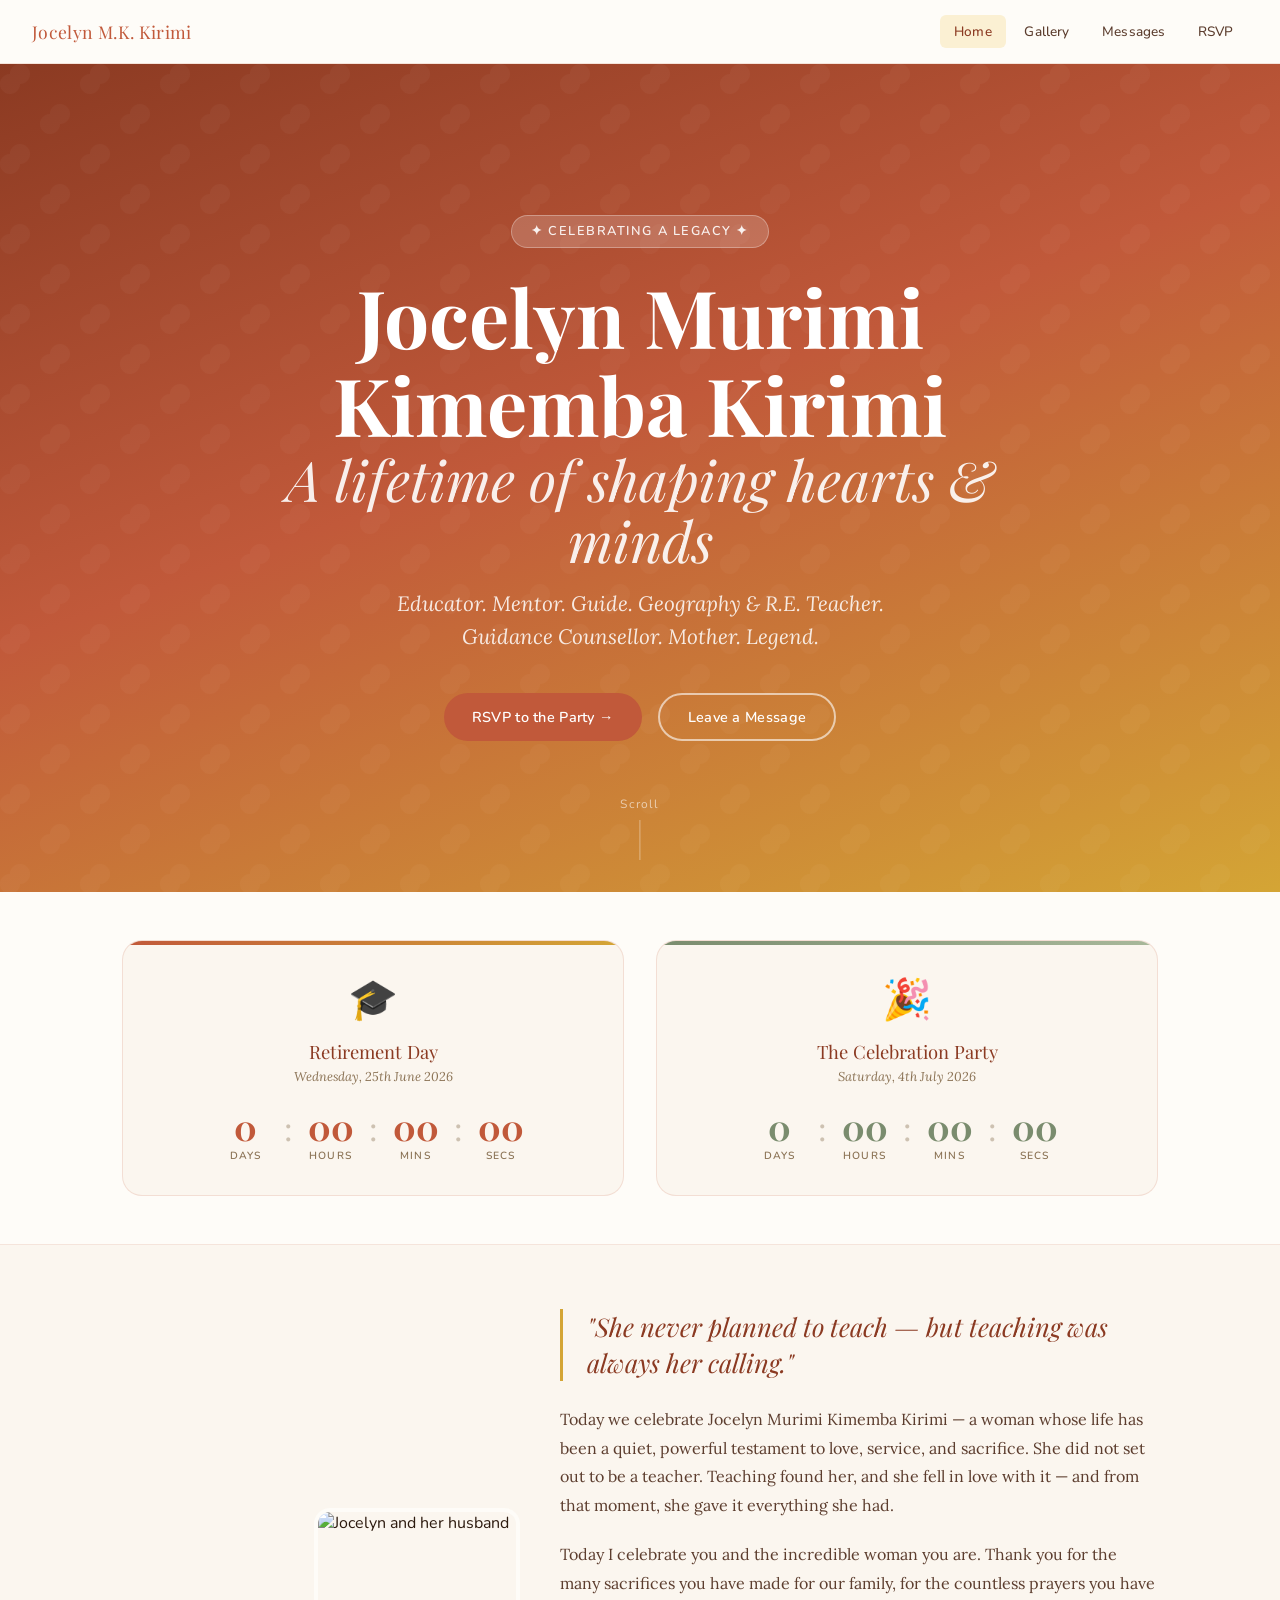
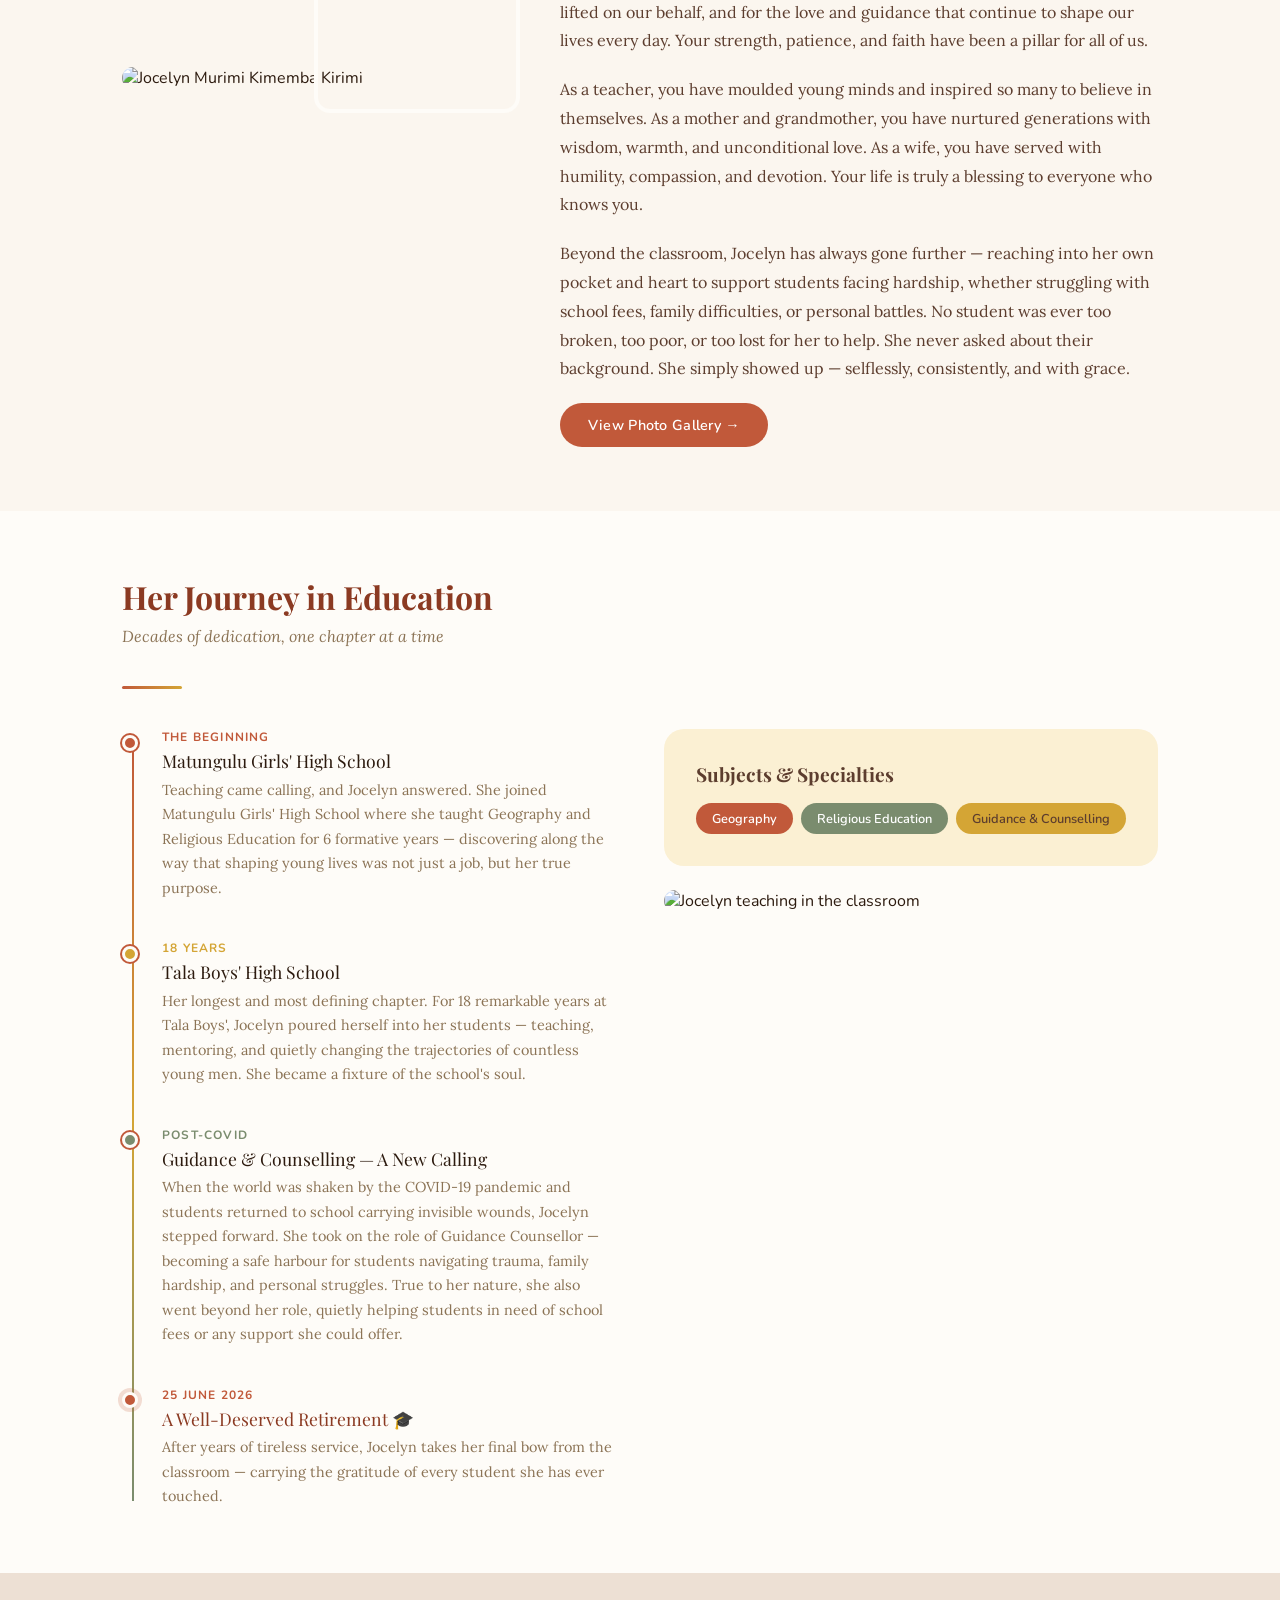
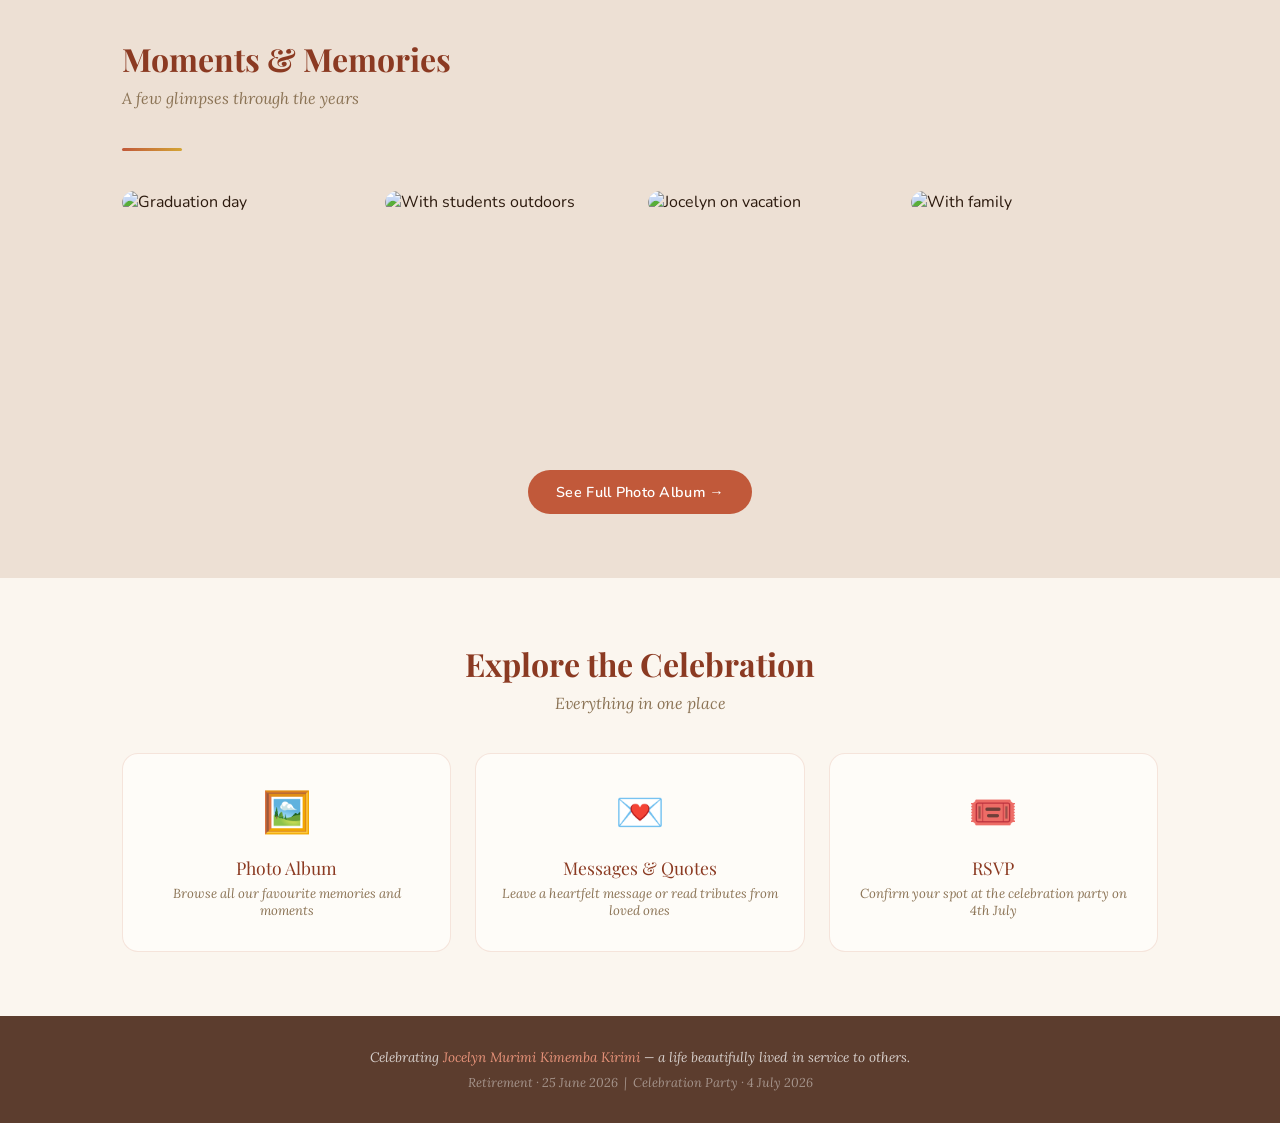
==== index.html @ bcfb5b4e "Add website files and photos" ====
<!DOCTYPE html>
<html lang="en">
<head>
<meta charset="UTF-8" />
<meta name="viewport" content="width=device-width, initial-scale=1.0" />
<title>Jocelyn Murimi Kimemba Kirimi — A Life of Service</title>
<link rel="stylesheet" href="style.css" />
<style>
/* ─── HERO ─── */
.hero {
  background: linear-gradient(160deg, var(--terracotta-dark) 0%, var(--terracotta) 45%, var(--gold) 100%);
  min-height: 92vh;
  display: flex;
  align-items: center;
  justify-content: center;
  text-align: center;
  padding: 3rem 2rem;
  position: relative;
  overflow: hidden;
}

.hero::before {
  content: '';
  position: absolute;
  inset: 0;
  background: url("data:image/svg+xml,%3Csvg width='80' height='80' viewBox='0 0 80 80' xmlns='http://www.w3.org/2000/svg'%3E%3Cg fill='none'%3E%3Cg fill='%23ffffff' fill-opacity='0.03'%3E%3Cpath d='M50 50c0-5.523 4.477-10 10-10s10 4.477 10 10-4.477 10-10 10c0 5.523-4.477 10-10 10s-10-4.477-10-10 4.477-10 10-10zM10 10c0-5.523 4.477-10 10-10s10 4.477 10 10-4.477 10-10 10c0 5.523-4.477 10-10 10S0 25.523 0 20s4.477-10 10-10z'/%3E%3C/g%3E%3C/g%3E%3C/svg%3E");
}

.hero-inner { position: relative; max-width: 800px; }

.hero-badge {
  display: inline-block;
  background: rgba(255,255,255,0.18);
  border: 1px solid rgba(255,255,255,0.3);
  border-radius: 50px;
  padding: 0.4rem 1.2rem;
  font-size: 0.8rem;
  font-weight: 600;
  color: rgba(255,255,255,0.9);
  letter-spacing: 0.12em;
  text-transform: uppercase;
  margin-bottom: 1.5rem;
}

.hero h1 {
  font-family: 'Playfair Display', serif;
  font-size: clamp(2.5rem, 7vw, 5rem);
  color: #fff;
  line-height: 1.1;
  margin-bottom: 1rem;
  font-weight: 700;
}

.hero h1 em {
  font-style: italic;
  font-weight: 400;
  display: block;
  font-size: 0.7em;
  opacity: 0.9;
}

.hero-tagline {
  font-family: 'Lora', serif;
  font-style: italic;
  color: rgba(255,255,255,0.85);
  font-size: clamp(1rem, 2.5vw, 1.3rem);
  margin-bottom: 2.5rem;
  line-height: 1.6;
}

.hero-cta {
  display: flex;
  gap: 1rem;
  justify-content: center;
  flex-wrap: wrap;
}

.hero-scroll {
  position: absolute;
  bottom: 2rem;
  left: 50%;
  transform: translateX(-50%);
  color: rgba(255,255,255,0.6);
  font-size: 0.75rem;
  letter-spacing: 0.1em;
  display: flex;
  flex-direction: column;
  align-items: center;
  gap: 0.5rem;
  animation: bounce 2s ease-in-out infinite;
}

.hero-scroll::after {
  content: '';
  display: block;
  width: 1px;
  height: 40px;
  background: rgba(255,255,255,0.4);
}

@keyframes bounce {
  0%, 100% { transform: translateX(-50%) translateY(0); }
  50% { transform: translateX(-50%) translateY(-8px); }
}

/* ─── COUNTDOWNS ─── */
.countdowns-wrap {
  background: var(--warm-white);
  border-bottom: 1px solid var(--border);
}

.countdowns-grid {
  max-width: 1100px;
  margin: 0 auto;
  padding: 3rem 2rem;
  display: grid;
  grid-template-columns: repeat(auto-fit, minmax(280px, 1fr));
  gap: 2rem;
}

.countdown-card {
  background: var(--cream);
  border: 1px solid var(--border);
  border-radius: 20px;
  padding: 2rem;
  text-align: center;
  position: relative;
  overflow: hidden;
}

.countdown-card::before {
  content: '';
  position: absolute;
  top: 0; left: 0; right: 0;
  height: 4px;
}

.countdown-card.retirement::before { background: linear-gradient(90deg, var(--terracotta), var(--gold)); }
.countdown-card.party::before { background: linear-gradient(90deg, var(--sage), var(--sage-light)); }

.countdown-icon {
  font-size: 2.5rem;
  margin-bottom: 0.75rem;
}

.countdown-title {
  font-family: 'Playfair Display', serif;
  font-size: 1.15rem;
  color: var(--terracotta-dark);
  margin-bottom: 0.25rem;
}

.countdown-date {
  font-size: 0.8rem;
  color: var(--text-muted);
  font-family: 'Lora', serif;
  font-style: italic;
  margin-bottom: 1.5rem;
}

.countdown-units {
  display: flex;
  gap: 0.75rem;
  justify-content: center;
}

.countdown-unit {
  display: flex;
  flex-direction: column;
  align-items: center;
  gap: 4px;
}

.countdown-number {
  font-family: 'Playfair Display', serif;
  font-size: 2.2rem;
  font-weight: 700;
  color: var(--terracotta);
  line-height: 1;
  min-width: 52px;
  text-align: center;
}

.countdown-card.party .countdown-number { color: var(--sage); }

.countdown-label {
  font-size: 0.65rem;
  text-transform: uppercase;
  letter-spacing: 0.1em;
  color: var(--text-muted);
  font-weight: 600;
}

.countdown-colon {
  font-family: 'Playfair Display', serif;
  font-size: 2rem;
  color: var(--text-muted);
  line-height: 1;
  opacity: 0.4;
  align-self: flex-start;
  padding-top: 0.2rem;
}

/* ─── PHOTO + BIO ─── */
.intro-grid {
  display: grid;
  grid-template-columns: 1fr 1.6fr;
  gap: 4rem;
  align-items: center;
}

.intro-photo-stack {
  position: relative;
}

.photo-main {
  width: 100%;
  aspect-ratio: 3/4;
  border-radius: 20px;
  object-fit: cover;
}

.photo-accent {
  position: absolute;
  width: 55%;
  aspect-ratio: 1;
  border-radius: 16px;
  bottom: -1.5rem;
  right: -1.5rem;
  object-fit: cover;
  border: 4px solid var(--warm-white);
}

.intro-quote {
  font-family: 'Playfair Display', serif;
  font-size: 1.6rem;
  font-style: italic;
  color: var(--terracotta-dark);
  line-height: 1.4;
  margin-bottom: 1.5rem;
  padding-left: 1.5rem;
  border-left: 3px solid var(--gold);
}

.intro-text {
  font-family: 'Lora', serif;
  font-size: 1rem;
  color: var(--text-mid);
  line-height: 1.8;
  margin-bottom: 1.25rem;
}

/* PLACEHOLDER for custom bio text */
.bio-placeholder {
  background: var(--gold-pale);
  border: 2px dashed var(--gold);
  border-radius: 12px;
  padding: 1.25rem 1.5rem;
  margin-bottom: 1.25rem;
  font-size: 0.85rem;
  color: var(--brown-light);
  font-style: italic;
  font-family: 'Lora', serif;
}

/* ─── TIMELINE ─── */
.timeline {
  position: relative;
  padding-left: 2.5rem;
}

.timeline::before {
  content: '';
  position: absolute;
  left: 0.65rem;
  top: 0.5rem;
  bottom: 0.5rem;
  width: 2px;
  background: linear-gradient(to bottom, var(--terracotta), var(--gold), var(--sage));
}

.timeline-item {
  position: relative;
  margin-bottom: 2.5rem;
}

.timeline-item:last-child { margin-bottom: 0; }

.timeline-dot {
  position: absolute;
  left: -2.5rem;
  top: 0.35rem;
  width: 16px;
  height: 16px;
  border-radius: 50%;
  background: var(--terracotta);
  border: 3px solid var(--warm-white);
  box-shadow: 0 0 0 2px var(--terracotta);
}

.timeline-year {
  font-size: 0.75rem;
  font-weight: 700;
  letter-spacing: 0.1em;
  color: var(--terracotta);
  text-transform: uppercase;
  margin-bottom: 0.25rem;
}

.timeline-heading {
  font-family: 'Playfair Display', serif;
  font-size: 1.1rem;
  color: var(--text-dark);
  margin-bottom: 0.35rem;
}

.timeline-body {
  font-size: 0.9rem;
  color: var(--text-muted);
  font-family: 'Lora', serif;
  line-height: 1.7;
}

.timeline-placeholder {
  background: var(--gold-pale);
  border: 2px dashed var(--gold);
  border-radius: 8px;
  padding: 0.75rem 1rem;
  font-size: 0.8rem;
  color: var(--brown-light);
  font-style: italic;
  font-family: 'Lora', serif;
}

/* ─── PHOTOS STRIP ─── */
.photos-section { background: var(--brown-pale); }

.photos-strip {
  display: grid;
  grid-template-columns: repeat(4, 1fr);
  gap: 1rem;
}

.photo-strip-item {
  aspect-ratio: 1;
  border-radius: 12px;
  overflow: hidden;
}

/* ─── NAV PAGES ─── */
.nav-pages {
  display: grid;
  grid-template-columns: repeat(auto-fit, minmax(200px, 1fr));
  gap: 1.5rem;
}

.nav-page-card {
  background: var(--warm-white);
  border: 1px solid var(--border);
  border-radius: 16px;
  padding: 2rem 1.5rem;
  text-align: center;
  text-decoration: none;
  transition: all 0.3s;
  display: block;
}

.nav-page-card:hover {
  transform: translateY(-6px);
  box-shadow: 0 12px 40px var(--shadow);
  border-color: var(--terracotta-light);
}

.nav-page-icon {
  font-size: 2.5rem;
  margin-bottom: 1rem;
}

.nav-page-title {
  font-family: 'Playfair Display', serif;
  font-size: 1.1rem;
  color: var(--terracotta-dark);
  margin-bottom: 0.4rem;
}

.nav-page-desc {
  font-size: 0.82rem;
  color: var(--text-muted);
  font-family: 'Lora', serif;
  font-style: italic;
}

@media (max-width: 768px) {
  .intro-grid { grid-template-columns: 1fr; gap: 2rem; }
  .photos-strip { grid-template-columns: repeat(2, 1fr); }
}
</style>
</head>
<body>

<!-- ─── NAV ─── -->
<nav>
  <a href="index.html" class="nav-brand">Jocelyn M.K. Kirimi</a>
  <ul class="nav-links" id="navLinks">
    <li><a href="index.html" class="active">Home</a></li>
    <li><a href="gallery.html">Gallery</a></li>
    <li><a href="messages.html">Messages</a></li>
    <li><a href="rsvp.html">RSVP</a></li>
  </ul>
  <button class="nav-hamburger" onclick="document.getElementById('navLinks').classList.toggle('open')" aria-label="Menu">
    <span></span><span></span><span></span>
  </button>
</nav>

<!-- ─── HERO ─── -->
<section class="hero">
  <div class="hero-inner">
    <div class="hero-badge">✦ Celebrating a Legacy ✦</div>
    <h1>
      Jocelyn Murimi<br>Kimemba Kirimi
      <em>A lifetime of shaping hearts & minds</em>
    </h1>
    <p class="hero-tagline">
      Educator. Mentor. Guide. Geography & R.E. Teacher.<br>
      Guidance Counsellor. Mother. Legend.
    </p>
    <div class="hero-cta">
      <a href="rsvp.html" class="btn btn-primary">RSVP to the Party →</a>
      <a href="messages.html" class="btn btn-outline" style="color:white;border-color:rgba(255,255,255,0.6);">Leave a Message</a>
    </div>
  </div>
  <div class="hero-scroll">Scroll</div>
</section>

<!-- ─── COUNTDOWNS ─── -->
<div class="countdowns-wrap">
  <div class="countdowns-grid">
    <div class="countdown-card retirement">
      <div class="countdown-icon">🎓</div>
      <div class="countdown-title">Retirement Day</div>
      <div class="countdown-date">Wednesday, 25th June 2026</div>
      <div class="countdown-units">
        <div class="countdown-unit">
          <div class="countdown-number" id="r-days">—</div>
          <div class="countdown-label">Days</div>
        </div>
        <div class="countdown-colon">:</div>
        <div class="countdown-unit">
          <div class="countdown-number" id="r-hours">—</div>
          <div class="countdown-label">Hours</div>
        </div>
        <div class="countdown-colon">:</div>
        <div class="countdown-unit">
          <div class="countdown-number" id="r-mins">—</div>
          <div class="countdown-label">Mins</div>
        </div>
        <div class="countdown-colon">:</div>
        <div class="countdown-unit">
          <div class="countdown-number" id="r-secs">—</div>
          <div class="countdown-label">Secs</div>
        </div>
      </div>
    </div>

    <div class="countdown-card party">
      <div class="countdown-icon">🎉</div>
      <div class="countdown-title">The Celebration Party</div>
      <div class="countdown-date">Saturday, 4th July 2026</div>
      <div class="countdown-units">
        <div class="countdown-unit">
          <div class="countdown-number" id="p-days">—</div>
          <div class="countdown-label">Days</div>
        </div>
        <div class="countdown-colon">:</div>
        <div class="countdown-unit">
          <div class="countdown-number" id="p-hours">—</div>
          <div class="countdown-label">Hours</div>
        </div>
        <div class="countdown-colon">:</div>
        <div class="countdown-unit">
          <div class="countdown-number" id="p-mins">—</div>
          <div class="countdown-label">Mins</div>
        </div>
        <div class="countdown-colon">:</div>
        <div class="countdown-unit">
          <div class="countdown-number" id="p-secs">—</div>
          <div class="countdown-label">Secs</div>
        </div>
      </div>
    </div>
  </div>
</div>

<!-- ─── INTRO / BIO ─── -->
<section class="section">
  <div class="intro-grid">
    <div class="intro-photo-stack">
      <img src="mum_solo_photo.jpg" class="photo-main" alt="Jocelyn Murimi Kimemba Kirimi" style="width:100%;aspect-ratio:3/4;border-radius:20px;object-fit:cover;" />
      <img src="mum_and_dad.jpg" class="photo-accent" alt="Jocelyn and her husband" style="position:absolute;bottom:-1.5rem;right:-1.5rem;width:55%;aspect-ratio:1;border-radius:16px;object-fit:cover;border:4px solid var(--warm-white);" />
    </div>

    <div>
      <p class="intro-quote">"She never planned to teach — but teaching was always her calling."</p>

      <p class="intro-text">
        Today we celebrate Jocelyn Murimi Kimemba Kirimi — a woman whose life has been a quiet, powerful testament to love, service, and sacrifice. She did not set out to be a teacher. Teaching found her, and she fell in love with it — and from that moment, she gave it everything she had.
      </p>
      <p class="intro-text">
        Today I celebrate you and the incredible woman you are. Thank you for the many sacrifices you have made for our family, for the countless prayers you have lifted on our behalf, and for the love and guidance that continue to shape our lives every day. Your strength, patience, and faith have been a pillar for all of us.
      </p>
      <p class="intro-text">
        As a teacher, you have moulded young minds and inspired so many to believe in themselves. As a mother and grandmother, you have nurtured generations with wisdom, warmth, and unconditional love. As a wife, you have served with humility, compassion, and devotion. Your life is truly a blessing to everyone who knows you.
      </p>
      <p class="intro-text">
        Beyond the classroom, Jocelyn has always gone further — reaching into her own pocket and heart to support students facing hardship, whether struggling with school fees, family difficulties, or personal battles. No student was ever too broken, too poor, or too lost for her to help. She never asked about their background. She simply showed up — selflessly, consistently, and with grace.
      </p>

      <a href="gallery.html" class="btn btn-primary">View Photo Gallery →</a>
    </div>
  </div>
</section>

<!-- ─── JOURNEY / TIMELINE ─── -->
<section class="section" style="background:var(--warm-white);max-width:100%">
  <div style="max-width:1100px;margin:0 auto;padding:0 2rem;">
    <h2 class="section-title">Her Journey in Education</h2>
    <p class="section-subtitle">Decades of dedication, one chapter at a time</p>
    <div class="divider"></div>

    <div style="display:grid;grid-template-columns:1fr 1fr;gap:3rem;align-items:start;">
      <div class="timeline">

        <div class="timeline-item">
          <div class="timeline-dot"></div>
          <div class="timeline-year">The Beginning</div>
          <div class="timeline-heading">Matungulu Girls' High School</div>
          <div class="timeline-body">Teaching came calling, and Jocelyn answered. She joined Matungulu Girls' High School where she taught Geography and Religious Education for 6 formative years — discovering along the way that shaping young lives was not just a job, but her true purpose.</div>
        </div>

        <div class="timeline-item">
          <div class="timeline-dot" style="background:var(--gold)"></div>
          <div class="timeline-year" style="color:var(--gold)">18 Years</div>
          <div class="timeline-heading">Tala Boys' High School</div>
          <div class="timeline-body">Her longest and most defining chapter. For 18 remarkable years at Tala Boys', Jocelyn poured herself into her students — teaching, mentoring, and quietly changing the trajectories of countless young men. She became a fixture of the school's soul.</div>
        </div>

        <div class="timeline-item">
          <div class="timeline-dot" style="background:var(--sage)"></div>
          <div class="timeline-year" style="color:var(--sage)">Post-COVID</div>
          <div class="timeline-heading">Guidance & Counselling — A New Calling</div>
          <div class="timeline-body">When the world was shaken by the COVID-19 pandemic and students returned to school carrying invisible wounds, Jocelyn stepped forward. She took on the role of Guidance Counsellor — becoming a safe harbour for students navigating trauma, family hardship, and personal struggles. True to her nature, she also went beyond her role, quietly helping students in need of school fees or any support she could offer.</div>
        </div>

        <div class="timeline-item">
          <div class="timeline-dot" style="background:var(--terracotta);box-shadow:0 0 0 4px rgba(193,89,58,0.2)"></div>
          <div class="timeline-year">25 June 2026</div>
          <div class="timeline-heading" style="color:var(--terracotta-dark)">A Well-Deserved Retirement 🎓</div>
          <div class="timeline-body">After years of tireless service, Jocelyn takes her final bow from the classroom — carrying the gratitude of every student she has ever touched.</div>
        </div>

      </div>

      <div>
        <div style="background:var(--gold-pale);border-radius:20px;padding:2rem;margin-bottom:1.5rem">
          <h3 style="font-family:'Playfair Display',serif;color:var(--brown);margin-bottom:1rem;font-size:1.2rem">Subjects & Specialties</h3>
          <div style="display:flex;flex-wrap:wrap;gap:0.5rem">
            <span style="background:var(--terracotta);color:white;padding:0.4rem 1rem;border-radius:50px;font-size:0.8rem;font-weight:600">Geography</span>
            <span style="background:var(--sage);color:white;padding:0.4rem 1rem;border-radius:50px;font-size:0.8rem;font-weight:600">Religious Education</span>
            <span style="background:var(--gold);color:var(--brown);padding:0.4rem 1rem;border-radius:50px;font-size:0.8rem;font-weight:600">Guidance & Counselling</span>
          </div>
        </div>

        <img src="mum_with_students_1.jpg" alt="Jocelyn teaching in the classroom" style="width:100%;height:280px;object-fit:cover;border-radius:16px;" />
      </div>
    </div>
  </div>
</section>

<!-- ─── PHOTOS STRIP ─── -->
<section class="section photos-section" style="max-width:100%">
  <div style="max-width:1100px;margin:0 auto;padding:0 2rem;">
    <h2 class="section-title">Moments & Memories</h2>
    <p class="section-subtitle">A few glimpses through the years</p>
    <div class="divider"></div>
    <div class="photos-strip">
      <div class="photo-strip-item">
        <img src="mum_graduation_1.jpg" alt="Graduation day" style="width:100%;height:100%;object-fit:cover;border-radius:12px;" />
      </div>
      <div class="photo-strip-item">
        <img src="mum_with_students_5.jpg" alt="With students outdoors" style="width:100%;height:100%;object-fit:cover;border-radius:12px;" />
      </div>
      <div class="photo-strip-item">
        <img src="mum_on_vacation.jpg" alt="Jocelyn on vacation" style="width:100%;height:100%;object-fit:cover;border-radius:12px;" />
      </div>
      <div class="photo-strip-item">
        <img src="mum_with_her_kids_and_randkid.jpg" alt="With family" style="width:100%;height:100%;object-fit:cover;border-radius:12px;" />
      </div>
    </div>
    <div style="text-align:center;margin-top:2rem">
      <a href="gallery.html" class="btn btn-primary">See Full Photo Album →</a>
    </div>
  </div>
</section>

<!-- ─── QUICK NAVIGATION ─── -->
<section class="section">
  <h2 class="section-title" style="text-align:center">Explore the Celebration</h2>
  <p class="section-subtitle" style="text-align:center;margin-bottom:2.5rem">Everything in one place</p>
  <div class="nav-pages">
    <a href="gallery.html" class="nav-page-card">
      <div class="nav-page-icon">🖼️</div>
      <div class="nav-page-title">Photo Album</div>
      <div class="nav-page-desc">Browse all our favourite memories and moments</div>
    </a>
    <a href="messages.html" class="nav-page-card">
      <div class="nav-page-icon">💌</div>
      <div class="nav-page-title">Messages & Quotes</div>
      <div class="nav-page-desc">Leave a heartfelt message or read tributes from loved ones</div>
    </a>
    <a href="rsvp.html" class="nav-page-card">
      <div class="nav-page-icon">🎟️</div>
      <div class="nav-page-title">RSVP</div>
      <div class="nav-page-desc">Confirm your spot at the celebration party on 4th July</div>
    </a>
  </div>
</section>

<!-- ─── FOOTER ─── -->
<footer>
  <p>Celebrating <span>Jocelyn Murimi Kimemba Kirimi</span> — a life beautifully lived in service to others.</p>
  <p style="margin-top:0.5rem;opacity:0.6;font-size:0.8rem">Retirement · 25 June 2026 &nbsp;|&nbsp; Celebration Party · 4 July 2026</p>
</footer>

<script>
function countdown(targetDate, dIds, hIds, mIds, sIds) {
  function tick() {
    const now = new Date();
    const diff = new Date(targetDate) - now;
    if (diff <= 0) {
      document.getElementById(dIds).textContent = '0';
      document.getElementById(hIds).textContent = '00';
      document.getElementById(mIds).textContent = '00';
      document.getElementById(sIds).textContent = '00';
      return;
    }
    const d = Math.floor(diff / 86400000);
    const h = Math.floor((diff % 86400000) / 3600000);
    const m = Math.floor((diff % 3600000) / 60000);
    const s = Math.floor((diff % 60000) / 1000);
    document.getElementById(dIds).textContent = d;
    document.getElementById(hIds).textContent = String(h).padStart(2,'0');
    document.getElementById(mIds).textContent = String(m).padStart(2,'0');
    document.getElementById(sIds).textContent = String(s).padStart(2,'0');
  }
  tick();
  setInterval(tick, 1000);
}
countdown('2026-06-25T00:00:00', 'r-days','r-hours','r-mins','r-secs');
countdown('2026-07-04T00:00:00', 'p-days','p-hours','p-mins','p-secs');
</script>
</body>
</html>
---- style.css ----
@import url('https://fonts.googleapis.com/css2?family=Playfair+Display:ital,wght@0,400;0,600;0,700;1,400;1,600&family=Lora:ital,wght@0,400;0,500;1,400&family=Nunito:wght@300;400;500;600&display=swap');

*, *::before, *::after { box-sizing: border-box; margin: 0; padding: 0; }

:root {
  --cream: #FBF6EF;
  --warm-white: #FEFCF8;
  --terracotta: #C1593A;
  --terracotta-light: #E8937A;
  --terracotta-dark: #8B3A22;
  --gold: #D4A535;
  --gold-light: #F0CC7A;
  --gold-pale: #FBF0D3;
  --brown: #5C3D2E;
  --brown-light: #8B6553;
  --brown-pale: #EDE0D4;
  --sage: #7A8C6E;
  --sage-light: #A8B89A;
  --sage-pale: #EDF0E8;
  --text-dark: #2C1A0E;
  --text-mid: #5C3D2E;
  --text-muted: #8B7355;
  --border: rgba(193, 89, 58, 0.15);
  --shadow: rgba(92, 61, 46, 0.12);
}

html { scroll-behavior: smooth; }

body {
  font-family: 'Nunito', sans-serif;
  background: var(--cream);
  color: var(--text-dark);
  min-height: 100vh;
}

/* ─── NAV ─── */
nav {
  background: var(--warm-white);
  border-bottom: 1px solid var(--border);
  padding: 0 2rem;
  position: sticky;
  top: 0;
  z-index: 100;
  display: flex;
  align-items: center;
  justify-content: space-between;
  height: 64px;
}

.nav-brand {
  font-family: 'Playfair Display', serif;
  font-size: 1.1rem;
  color: var(--terracotta);
  text-decoration: none;
  letter-spacing: 0.02em;
}

.nav-links {
  display: flex;
  gap: 0.25rem;
  list-style: none;
}

.nav-links a {
  display: block;
  padding: 0.45rem 0.9rem;
  font-size: 0.85rem;
  font-weight: 500;
  color: var(--text-mid);
  text-decoration: none;
  border-radius: 6px;
  transition: background 0.2s, color 0.2s;
  letter-spacing: 0.01em;
}

.nav-links a:hover,
.nav-links a.active {
  background: var(--gold-pale);
  color: var(--terracotta-dark);
}

.nav-hamburger {
  display: none;
  background: none;
  border: none;
  cursor: pointer;
  padding: 6px;
  flex-direction: column;
  gap: 5px;
}

.nav-hamburger span {
  display: block;
  width: 24px;
  height: 2px;
  background: var(--brown);
  border-radius: 2px;
  transition: all 0.3s;
}

/* ─── PAGE HEADER ─── */
.page-header {
  background: linear-gradient(135deg, var(--terracotta-dark) 0%, var(--terracotta) 50%, var(--gold) 100%);
  padding: 4rem 2rem 3rem;
  text-align: center;
  position: relative;
  overflow: hidden;
}

.page-header::before {
  content: '';
  position: absolute;
  inset: 0;
  background: url("data:image/svg+xml,%3Csvg width='60' height='60' viewBox='0 0 60 60' xmlns='http://www.w3.org/2000/svg'%3E%3Cg fill='none' fill-rule='evenodd'%3E%3Cg fill='%23ffffff' fill-opacity='0.04'%3E%3Cpath d='M36 34v-4h-2v4h-4v2h4v4h2v-4h4v-2h-4zm0-30V0h-2v4h-4v2h4v4h2V6h4V4h-4zM6 34v-4H4v4H0v2h4v4h2v-4h4v-2H6zM6 4V0H4v4H0v2h4v4h2V6h4V4H6z'/%3E%3C/g%3E%3C/g%3E%3C/svg%3E");
}

.page-header h1 {
  font-family: 'Playfair Display', serif;
  font-size: clamp(2rem, 5vw, 3.5rem);
  color: #fff;
  margin-bottom: 0.5rem;
  position: relative;
}

.page-header p {
  font-family: 'Lora', serif;
  font-style: italic;
  color: rgba(255,255,255,0.85);
  font-size: 1.1rem;
  position: relative;
}

/* ─── SECTION ─── */
.section {
  max-width: 1100px;
  margin: 0 auto;
  padding: 4rem 2rem;
}

.section-title {
  font-family: 'Playfair Display', serif;
  font-size: 2rem;
  color: var(--terracotta-dark);
  margin-bottom: 0.5rem;
}

.section-subtitle {
  font-family: 'Lora', serif;
  font-style: italic;
  color: var(--text-muted);
  margin-bottom: 2.5rem;
  font-size: 1rem;
}

.divider {
  width: 60px;
  height: 3px;
  background: linear-gradient(90deg, var(--terracotta), var(--gold));
  border-radius: 3px;
  margin: 0.75rem 0 2.5rem;
}

/* ─── CARDS ─── */
.card {
  background: var(--warm-white);
  border: 1px solid var(--border);
  border-radius: 16px;
  padding: 2rem;
  box-shadow: 0 4px 20px var(--shadow);
}

/* ─── BUTTONS ─── */
.btn {
  display: inline-flex;
  align-items: center;
  gap: 0.5rem;
  padding: 0.75rem 1.75rem;
  border-radius: 50px;
  font-family: 'Nunito', sans-serif;
  font-weight: 600;
  font-size: 0.9rem;
  cursor: pointer;
  border: none;
  text-decoration: none;
  transition: all 0.25s;
  letter-spacing: 0.02em;
}

.btn-primary {
  background: var(--terracotta);
  color: white;
}

.btn-primary:hover { background: var(--terracotta-dark); transform: translateY(-2px); box-shadow: 0 6px 20px rgba(193,89,58,0.35); }

.btn-outline {
  background: transparent;
  color: var(--terracotta);
  border: 2px solid var(--terracotta);
}

.btn-outline:hover { background: var(--terracotta); color: white; transform: translateY(-2px); }

.btn-gold {
  background: var(--gold);
  color: var(--brown);
}

.btn-gold:hover { background: #B8901E; transform: translateY(-2px); box-shadow: 0 6px 20px rgba(212,165,53,0.4); }

/* ─── PHOTO PLACEHOLDER ─── */
.photo-placeholder {
  background: var(--brown-pale);
  border-radius: 12px;
  display: flex;
  flex-direction: column;
  align-items: center;
  justify-content: center;
  gap: 0.75rem;
  color: var(--text-muted);
  font-size: 0.85rem;
  font-family: 'Lora', serif;
  font-style: italic;
  border: 2px dashed var(--terracotta-light);
  text-align: center;
  padding: 1rem;
}

.photo-placeholder svg {
  opacity: 0.4;
  width: 48px;
  height: 48px;
}

/* ─── FOOTER ─── */
footer {
  background: var(--brown);
  color: rgba(255,255,255,0.75);
  text-align: center;
  padding: 2rem;
  font-size: 0.85rem;
  font-family: 'Lora', serif;
  font-style: italic;
}

footer span {
  color: var(--terracotta-light);
}

/* ─── RESPONSIVE ─── */
@media (max-width: 768px) {
  .nav-links { display: none; position: absolute; top: 64px; left: 0; right: 0; background: var(--warm-white); flex-direction: column; padding: 1rem; border-bottom: 1px solid var(--border); gap: 0; }
  .nav-links.open { display: flex; }
  .nav-hamburger { display: flex; }
  .section { padding: 3rem 1.25rem; }
}
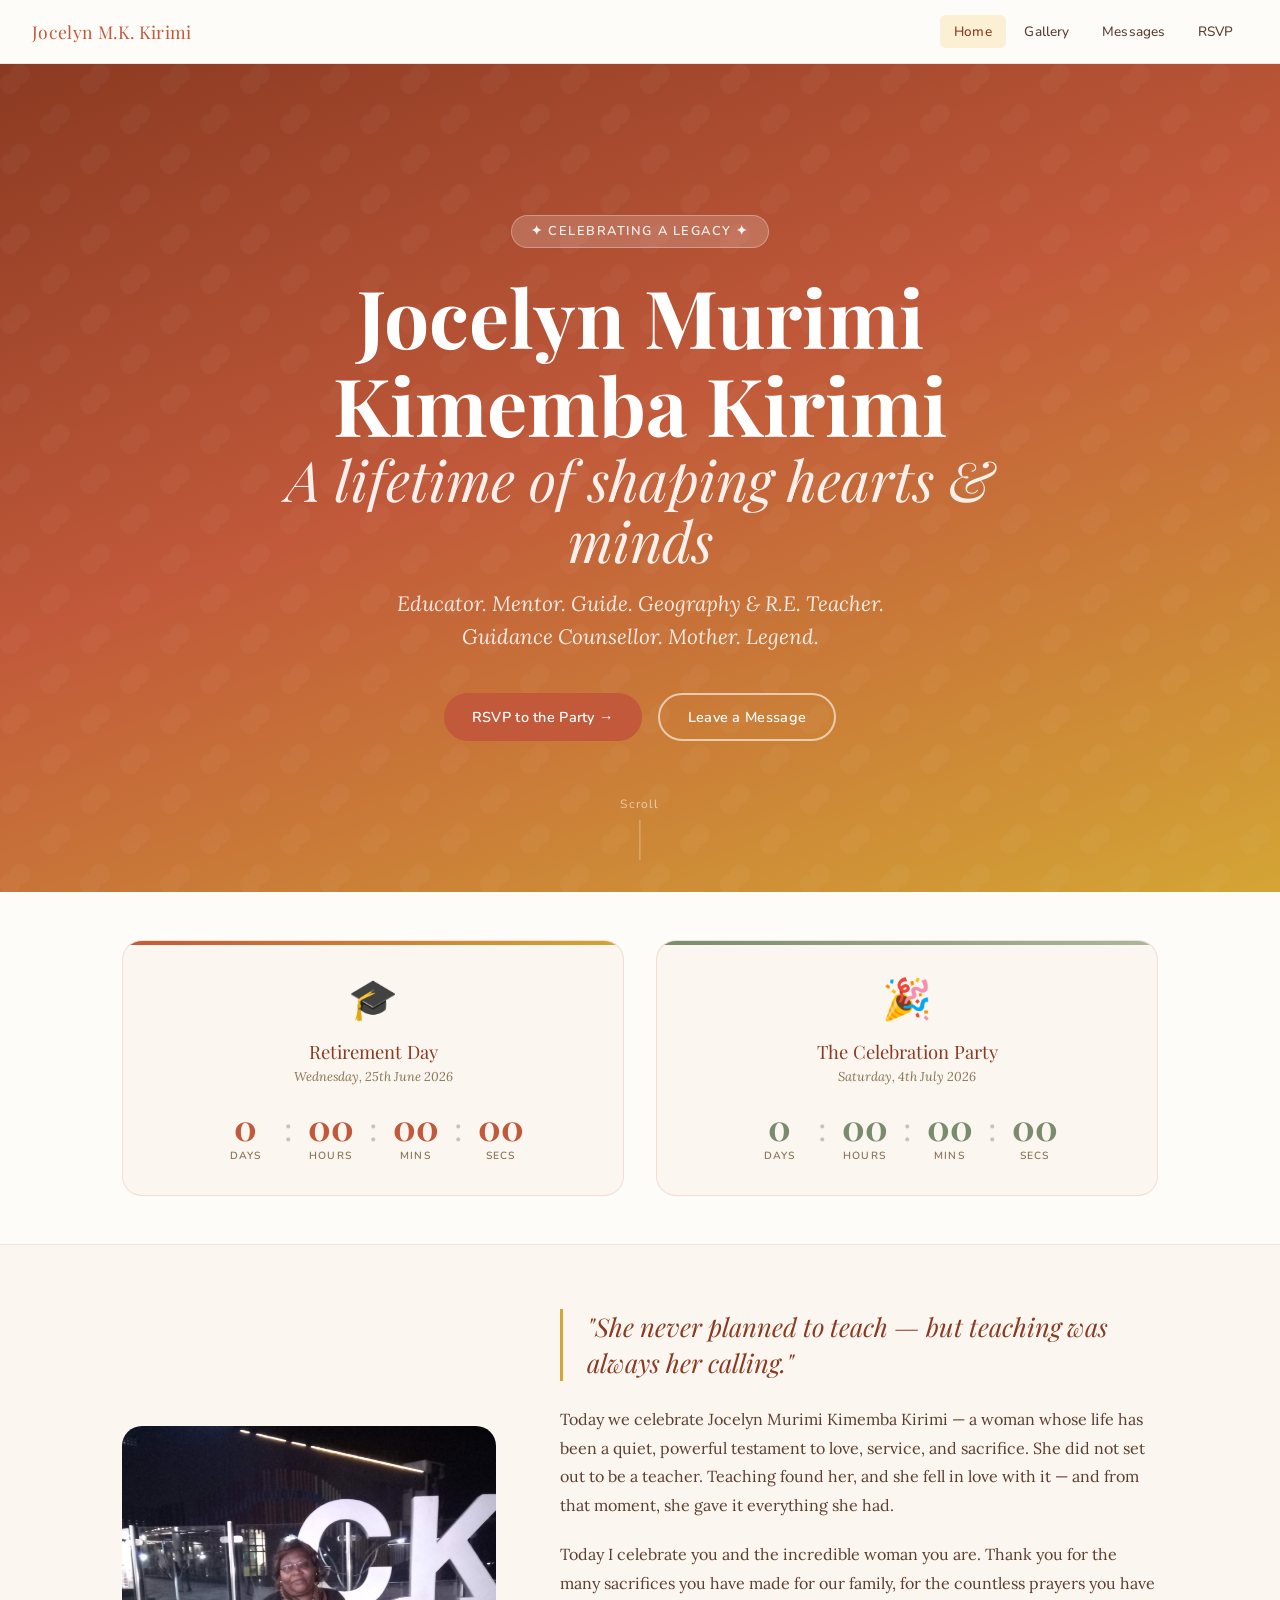
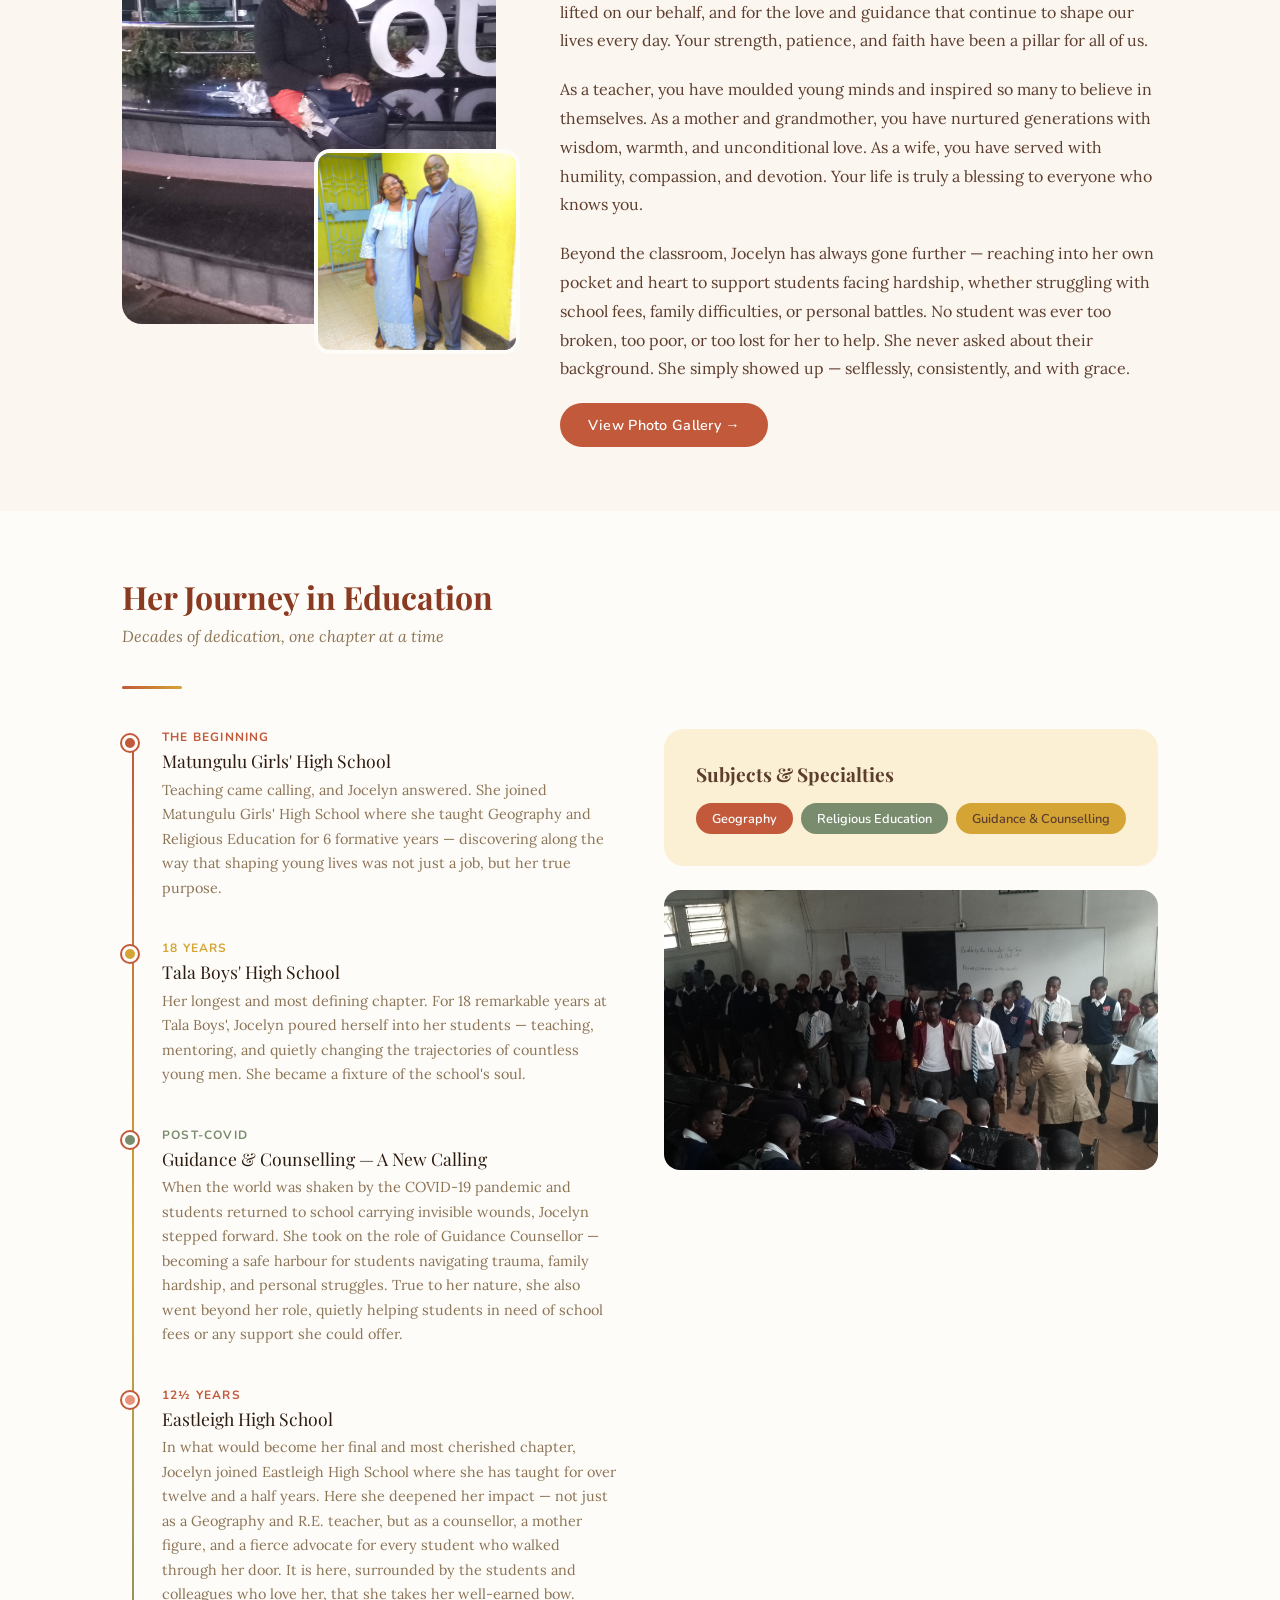
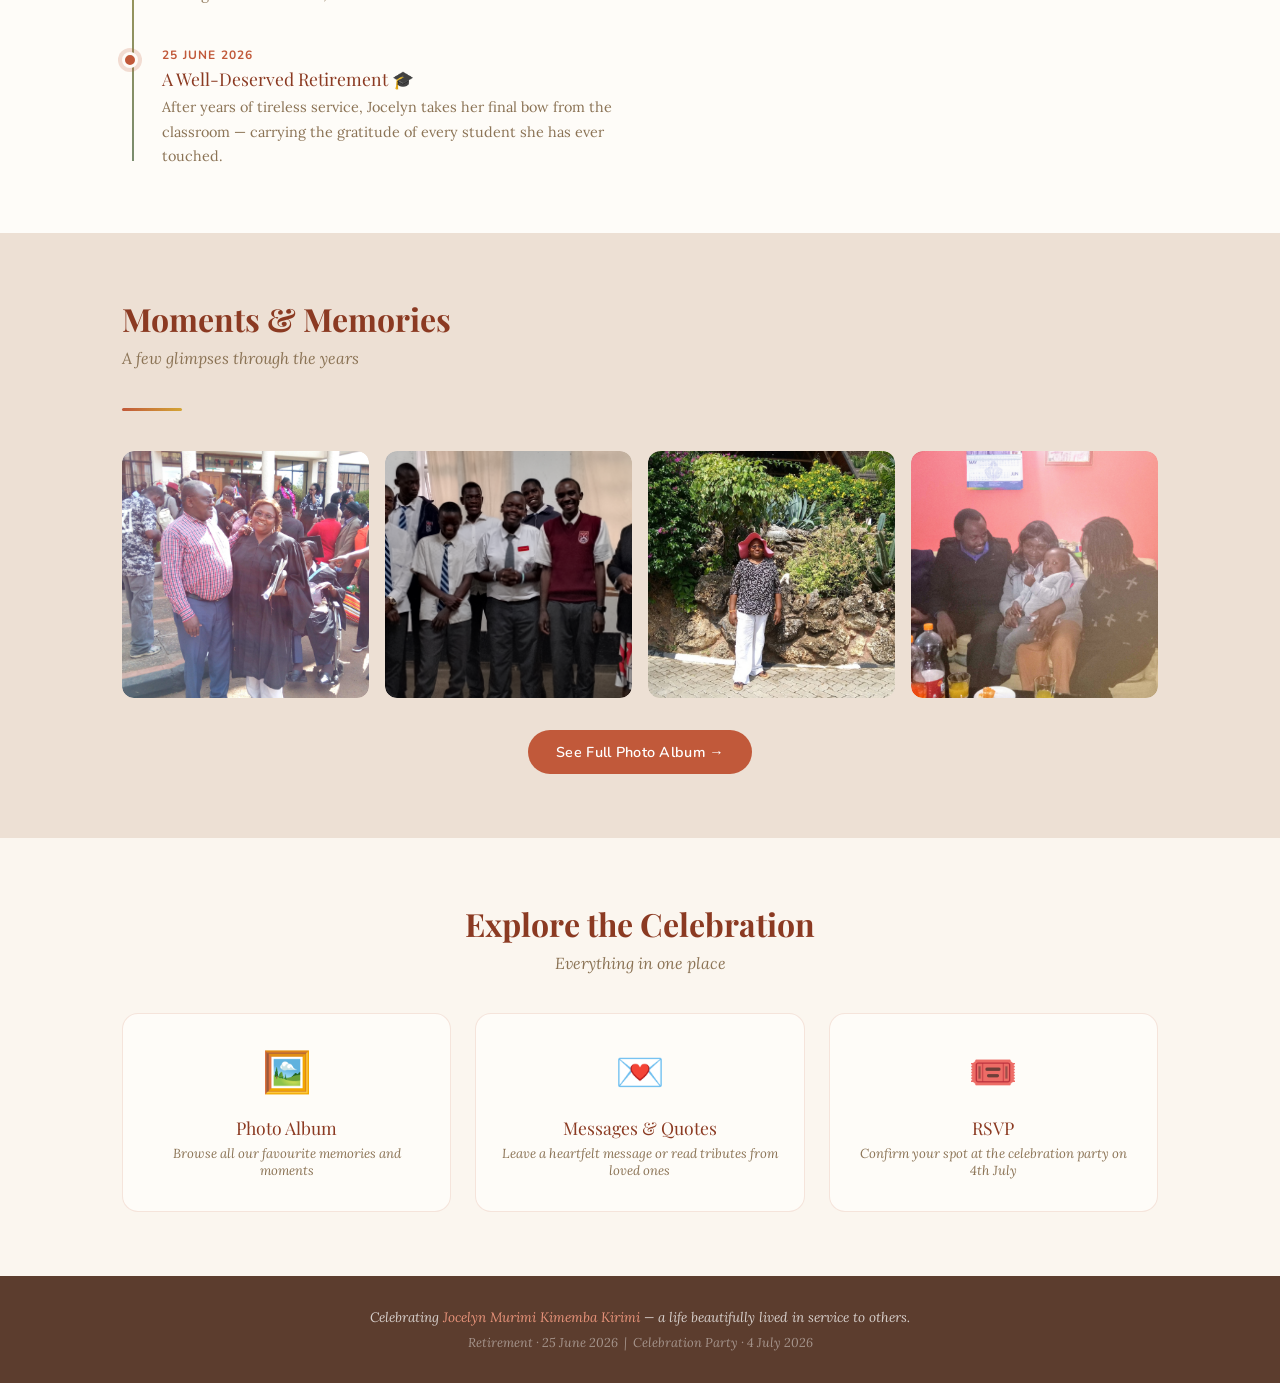
==== commit de426299: "Add timeline entry for Jocelyn at Eastleigh High School" ====
--- a/index.html
+++ b/index.html
@@ -550,7 +550,12 @@
           <div class="timeline-heading">Guidance & Counselling — A New Calling</div>
           <div class="timeline-body">When the world was shaken by the COVID-19 pandemic and students returned to school carrying invisible wounds, Jocelyn stepped forward. She took on the role of Guidance Counsellor — becoming a safe harbour for students navigating trauma, family hardship, and personal struggles. True to her nature, she also went beyond her role, quietly helping students in need of school fees or any support she could offer.</div>
         </div>
-
+        <div class="timeline-item">
+          <div class="timeline-dot" style="background:var(--terracotta-light)"></div>
+          <div class="timeline-year" style="color:var(--terracotta)">12½ Years</div>
+          <div class="timeline-heading">Eastleigh High School</div>
+          <div class="timeline-body">In what would become her final and most cherished chapter, Jocelyn joined Eastleigh High School where she has taught for over twelve and a half years. Here she deepened her impact — not just as a Geography and R.E. teacher, but as a counsellor, a mother figure, and a fierce advocate for every student who walked through her door. It is here, surrounded by the students and colleagues who love her, that she takes her well-earned bow.</div>
+        </div>
         <div class="timeline-item">
           <div class="timeline-dot" style="background:var(--terracotta);box-shadow:0 0 0 4px rgba(193,89,58,0.2)"></div>
           <div class="timeline-year">25 June 2026</div>
